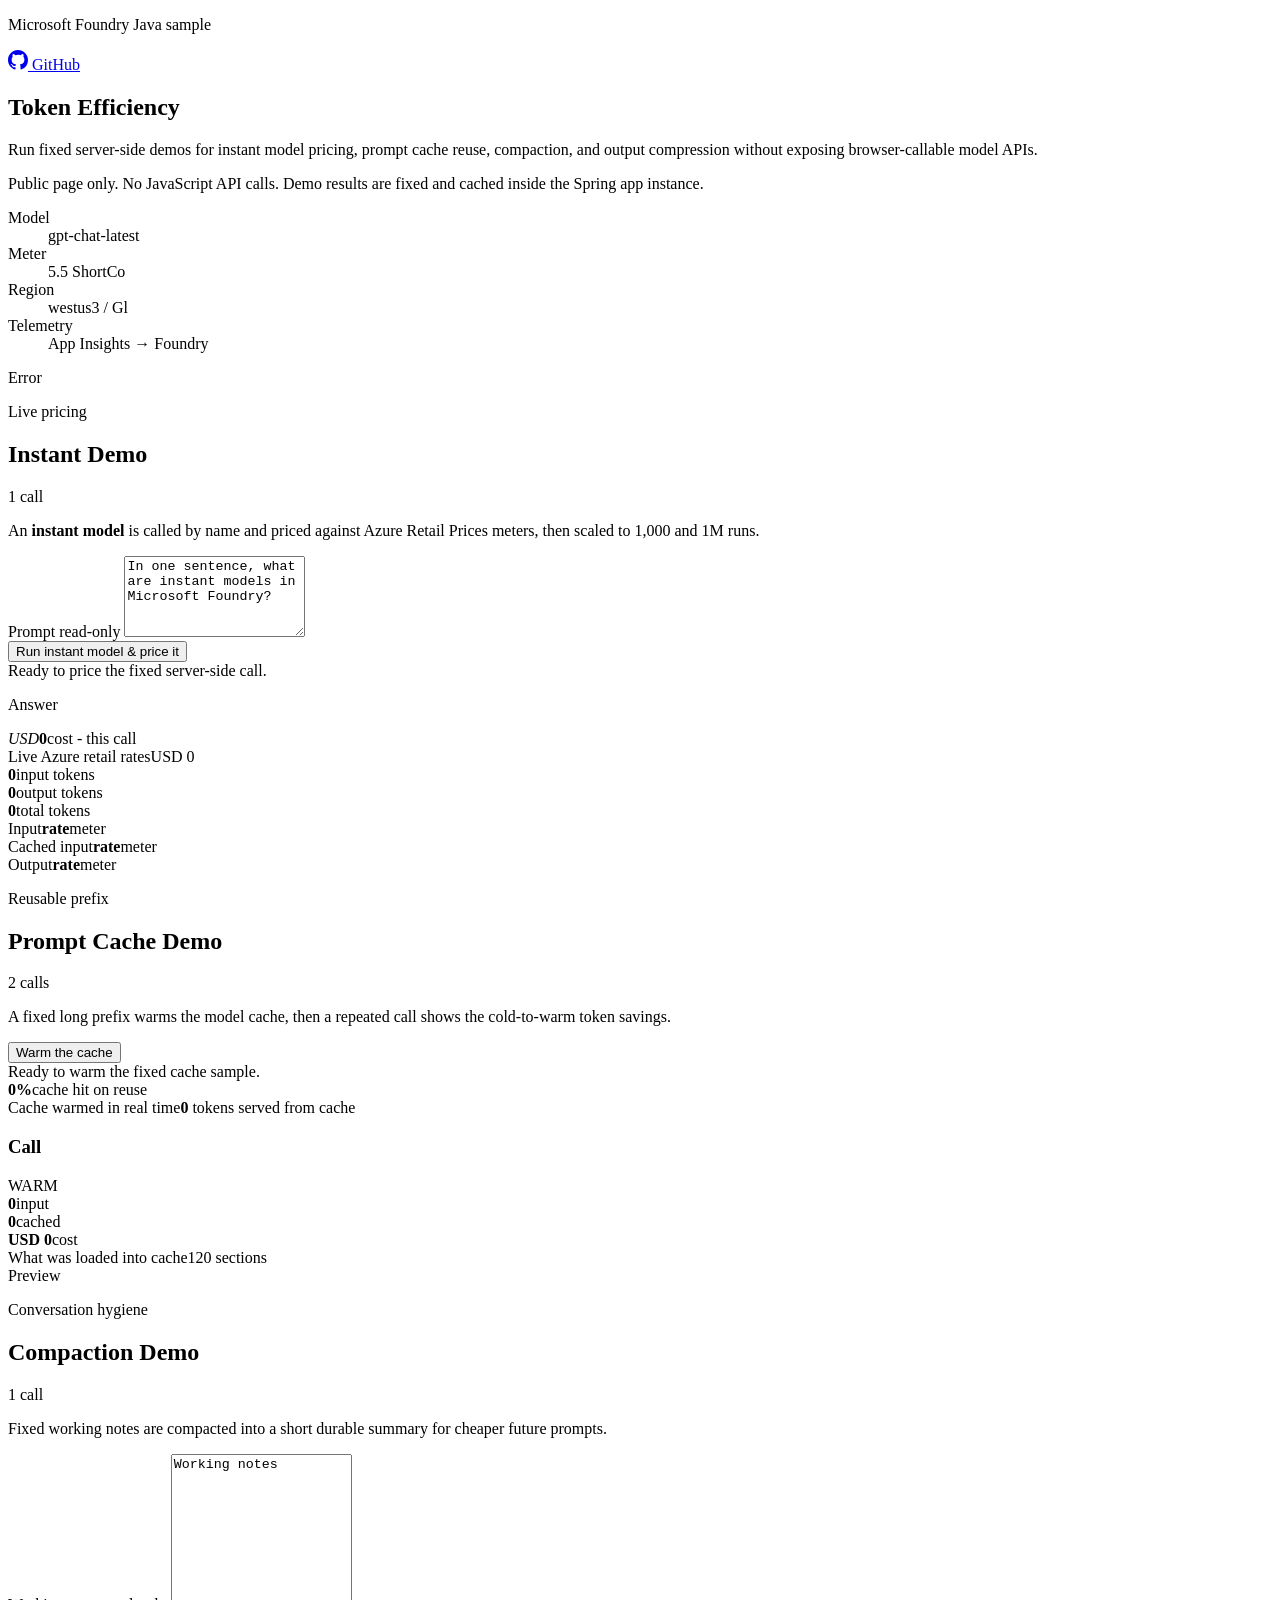
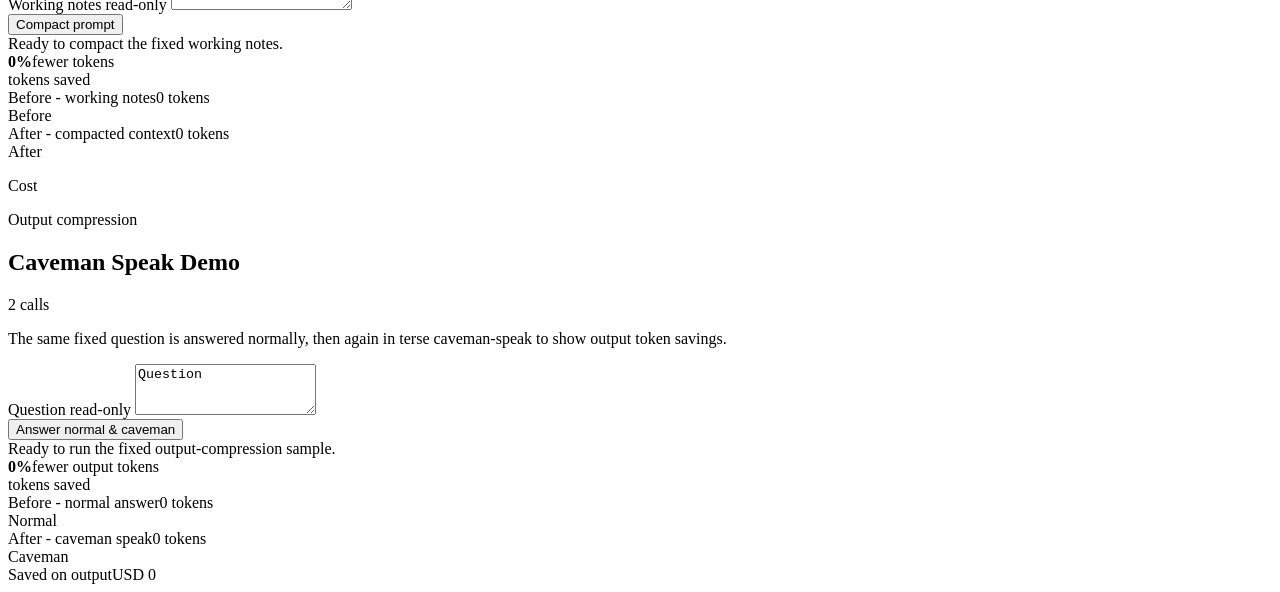
==== src/main/resources/templates/index.html @ 5442bdc2 "Refactor web interface: remove static HTML, add Thymeleaf template for server-side rendering, and en" ====
<!doctype html>
<html lang="en" xmlns:th="http://www.thymeleaf.org">
<head>
    <meta charset="utf-8">
    <meta name="viewport" content="width=device-width, initial-scale=1">
    <title>Token Efficiency</title>
    <link rel="stylesheet" th:href="@{/styles.css(v='20260708-server-rendered')}">
</head>
<body>
    <main class="shell">
        <section class="intro" aria-labelledby="page-title">
            <div>
                <div class="intro-top">
                    <p class="eyebrow">Microsoft Foundry Java sample</p>
                    <a class="github-link" href="https://github.com/roryp/instantmodels" target="_blank" rel="noopener noreferrer" aria-label="View source on GitHub (opens in a new tab)" title="View source on GitHub">
                        <svg viewBox="0 0 16 16" width="20" height="20" aria-hidden="true" focusable="false" fill="currentColor">
                            <path d="M8 0C3.58 0 0 3.58 0 8c0 3.54 2.29 6.53 5.47 7.59.4.07.55-.17.55-.38 0-.19-.01-.82-.01-1.49-2.01.37-2.53-.49-2.69-.94-.09-.23-.48-.94-.82-1.13-.28-.15-.68-.52-.01-.53.63-.01 1.08.58 1.23.82.72 1.21 1.87.87 2.33.66.07-.52.28-.87.51-1.07-1.78-.2-3.64-.89-3.64-3.95 0-.87.31-1.59.82-2.15-.08-.2-.36-1.02.08-2.12 0 0 .67-.21 2.2.82a7.65 7.65 0 0 1 2-.27c.68 0 1.36.09 2 .27 1.53-1.04 2.2-.82 2.2-.82.44 1.1.16 1.92.08 2.12.51.56.82 1.27.82 2.15 0 3.07-1.87 3.75-3.65 3.95.29.25.54.73.54 1.48 0 1.07-.01 1.93-.01 2.2 0 .21.15.46.55.38A8.013 8.013 0 0 0 16 8c0-4.42-3.58-8-8-8z"></path>
                        </svg>
                        <span>GitHub</span>
                    </a>
                </div>
                <h1 id="page-title">Token Efficiency</h1>
                <p class="lede">Run fixed server-side demos for instant model pricing, prompt cache reuse, compaction, and output compression without exposing browser-callable model APIs.</p>
                <p class="security-note">Public page only. No JavaScript API calls. Demo results are fixed and cached inside the Spring app instance.</p>
            </div>
            <dl class="config-strip" aria-label="Runtime configuration">
                <div><dt>Model</dt><dd th:text="${modelValue}">gpt-chat-latest</dd></div>
                <div><dt>Meter</dt><dd th:text="${meterValue}">5.5 ShortCo</dd></div>
                <div><dt>Region</dt><dd th:text="${regionValue}">westus3 / Gl</dd></div>
                <div><dt>Telemetry</dt><dd>App Insights &rarr; Foundry</dd></div>
            </dl>
        </section>

        <section class="result error global-error" th:if="${error != null}" th:text="${error}">Error</section>

        <section class="workspace" aria-label="Demo controls and output">
            <article class="panel instant-panel">
                <div class="panel-heading">
                    <div>
                        <p class="eyebrow">Live pricing</p>
                        <h2>Instant Demo</h2>
                    </div>
                    <span class="chip">1 call</span>
                </div>
                <p class="panel-copy">An <strong>instant model</strong> is called by name and priced against Azure Retail Prices meters, then scaled to 1,000 and 1M runs.</p>
                <label for="promptBox">Prompt <span class="field-lock" title="This prompt is fixed and cannot be edited">read-only</span></label>
                <textarea id="promptBox" rows="5" readonly aria-readonly="true" th:text="${instantPrompt}">In one sentence, what are instant models in Microsoft Foundry?</textarea>
                <form class="action-form" method="post" th:action="@{/}">
                    <input type="hidden" name="demo" value="instant">
                    <button class="action action-primary" type="submit">Run instant model &amp; price it</button>
                </form>
                <div class="result empty" th:if="${instant == null}">Ready to price the fixed server-side call.</div>
                <div class="result" th:if="${instant != null}">
                    <p class="answer" th:text="${instant.response}">Answer</p>
                    <div class="price-headline">
                        <div class="price-figure"><em th:text="${instant.cost.currencyCode}">USD</em><strong th:text="${instant.cost.total}">0</strong><span>cost - this call</span></div>
                        <div class="price-meta"><span class="price-live"><span class="live-dot"></span>Live Azure retail rates</span><span class="price-scale" th:text="${instant.cost.currencyCode + ' ' + instant.cost.total}">USD 0</span></div>
                    </div>
                    <div class="metrics">
                        <div class="metric"><strong th:text="${instant.usage.inputTokens}">0</strong><span>input tokens</span></div>
                        <div class="metric"><strong th:text="${instant.usage.outputTokens}">0</strong><span>output tokens</span></div>
                        <div class="metric"><strong th:text="${instant.usage.totalTokens}">0</strong><span>total tokens</span></div>
                    </div>
                    <div class="rate-cards">
                        <div class="rate-card rate-mid"><span class="rate-label">Input</span><strong class="rate-value" th:text="${instant.pricing.inputRate}">rate</strong><span class="rate-meter" th:text="${instant.pricing.inputMeter}">meter</span></div>
                        <div class="rate-card rate-cheap"><span class="rate-label">Cached input</span><strong class="rate-value" th:text="${instant.pricing.cachedInputRate}">rate</strong><span class="rate-meter" th:text="${instant.pricing.cachedInputMeter}">meter</span></div>
                        <div class="rate-card rate-hot"><span class="rate-label">Output</span><strong class="rate-value" th:text="${instant.pricing.outputRate}">rate</strong><span class="rate-meter" th:text="${instant.pricing.outputMeter}">meter</span></div>
                    </div>
                </div>
            </article>

            <article class="panel cache-panel">
                <div class="panel-heading"><div><p class="eyebrow">Reusable prefix</p><h2>Prompt Cache Demo</h2></div><span class="chip">2 calls</span></div>
                <p class="panel-copy">A fixed long prefix warms the model cache, then a repeated call shows the cold-to-warm token savings.</p>
                <form class="action-form" method="post" th:action="@{/}">
                    <input type="hidden" name="demo" value="cache">
                    <button class="action action-secondary" type="submit">Warm the cache</button>
                </form>
                <div class="result empty" th:if="${cache == null}">Ready to warm the fixed cache sample.</div>
                <div class="result" th:if="${cache != null}">
                    <div class="cache-headline">
                        <div class="cache-figure"><strong th:text="${#numbers.formatDecimal(cache.calls[1].cache.cacheHitRate, 1, 2) + '%'}">0%</strong><span>cache hit on reuse</span></div>
                        <div class="cache-headline-meta"><span class="cache-live"><span class="live-dot warm"></span>Cache warmed in real time</span><span class="cache-saved"><strong th:text="${cache.calls[1].cache.cachedInputTokens}">0</strong> tokens served from cache</span></div>
                    </div>
                    <div class="cache-compare">
                        <section class="cache-call" th:each="call, callState : ${cache.calls}" th:classappend="${callState.index == 0} ? ' cache-call-cold' : ' cache-call-warm'">
                            <div class="cache-call-head"><h3 th:text="${call.label}">Call</h3><span class="temp-badge" th:classappend="${callState.index == 0} ? ' temp-cold' : ' temp-warm'" th:text="${callState.index == 0} ? 'COLD' : 'WARM'">WARM</span></div>
                            <div class="cache-call-metrics">
                                <div><strong th:text="${call.usage.inputTokens}">0</strong><span>input</span></div>
                                <div><strong th:text="${call.cache.cachedInputTokens}">0</strong><span>cached</span></div>
                                <div><strong th:text="${call.cost.currencyCode + ' ' + call.cost.total}">USD 0</strong><span>cost</span></div>
                            </div>
                        </section>
                    </div>
                    <div class="cache-loaded"><div class="cache-loaded-head"><span class="cache-loaded-title">What was loaded into cache</span><span class="cache-loaded-meta" th:text="${cache.referenceSections + ' stable sections - ' + cache.promptCharacters + ' characters'}">120 sections</span></div><div class="cache-preview" th:text="${cache.promptPreview}">Preview</div></div>
                </div>
            </article>

            <article class="panel compact-panel">
                <div class="panel-heading"><div><p class="eyebrow">Conversation hygiene</p><h2>Compaction Demo</h2></div><span class="chip">1 call</span></div>
                <p class="panel-copy">Fixed working notes are compacted into a short durable summary for cheaper future prompts.</p>
                <label for="compactPromptBox">Working notes <span class="field-lock" title="These notes are a fixed sample and cannot be edited">read-only</span></label>
                <textarea id="compactPromptBox" rows="10" readonly aria-readonly="true" th:text="${compactPrompt}">Working notes</textarea>
                <form class="action-form" method="post" th:action="@{/}">
                    <input type="hidden" name="demo" value="compact">
                    <button class="action action-tertiary" type="submit">Compact prompt</button>
                </form>
                <div class="result empty" th:if="${compact == null}">Ready to compact the fixed working notes.</div>
                <div class="result" th:if="${compact != null}">
                    <div class="compaction-headline"><div class="headline-figure"><strong th:text="${#numbers.formatDecimal(compact.compaction.tokenReductionRate, 1, 0) + '%'}">0%</strong><span>fewer tokens</span></div><div class="headline-meta"><span class="headline-saved" th:text="${compact.compaction.tokensSaved + ' tokens reclaimed on every future reuse'}">tokens saved</span></div></div>
                    <div class="compaction-columns">
                        <div class="text-col text-before"><div class="text-col-head"><span class="text-col-label">Before - working notes</span><span class="text-col-count" th:text="${compact.compaction.sourceTokens + ' tokens'}">0 tokens</span></div><div class="text-body" th:text="${compact.prompt}">Before</div></div>
                        <div class="text-col text-after"><div class="text-col-head"><span class="text-col-label">After - compacted context</span><span class="text-col-count" th:text="${compact.compaction.compactedTokens + ' tokens'}">0 tokens</span></div><div class="text-body" th:text="${compact.compactedPrompt}">After</div></div>
                    </div>
                    <p class="fine-print" th:text="${'Estimated compaction cost: ' + compact.cost.currencyCode + ' ' + compact.cost.total}">Cost</p>
                </div>
            </article>

            <article class="panel caveman-panel">
                <div class="panel-heading"><div><p class="eyebrow">Output compression</p><h2>Caveman Speak Demo</h2></div><span class="chip">2 calls</span></div>
                <p class="panel-copy">The same fixed question is answered normally, then again in terse caveman-speak to show output token savings.</p>
                <label for="cavemanPromptBox">Question <span class="field-lock" title="This question is fixed and cannot be edited">read-only</span></label>
                <textarea id="cavemanPromptBox" rows="3" readonly aria-readonly="true" th:text="${cavemanPrompt}">Question</textarea>
                <form class="action-form" method="post" th:action="@{/}">
                    <input type="hidden" name="demo" value="caveman">
                    <button class="action action-caveman" type="submit">Answer normal &amp; caveman</button>
                </form>
                <div class="result empty" th:if="${caveman == null}">Ready to run the fixed output-compression sample.</div>
                <div class="result" th:if="${caveman != null}">
                    <div class="compaction-headline caveman-headline"><div class="headline-figure"><strong th:text="${#numbers.formatDecimal(caveman.caveman.tokenReductionRate, 1, 0) + '%'}">0%</strong><span>fewer output tokens</span></div><div class="headline-meta"><span class="headline-saved" th:text="${caveman.caveman.tokensSaved + ' output tokens dropped - same technical answer'}">tokens saved</span></div></div>
                    <div class="caveman-columns">
                        <div class="text-col text-before"><div class="text-col-head"><span class="text-col-label">Before - normal answer</span><span class="text-col-count" th:text="${caveman.caveman.normalOutputTokens + ' output tokens'}">0 tokens</span></div><div class="text-body" th:text="${caveman.normalResponse}">Normal</div></div>
                        <div class="text-col text-after"><div class="text-col-head"><span class="text-col-label">After - caveman speak</span><span class="text-col-count" th:text="${caveman.caveman.cavemanOutputTokens + ' output tokens'}">0 tokens</span></div><div class="text-body" th:text="${caveman.cavemanResponse}">Caveman</div></div>
                    </div>
                    <div class="cache-savings"><span class="cache-savings-label">Saved on output</span><span class="cache-savings-value" th:text="${caveman.pricing.currencyCode + ' ' + caveman.outputCostSaved}">USD 0</span></div>
                </div>
            </article>
        </section>
    </main>
</body>
</html>
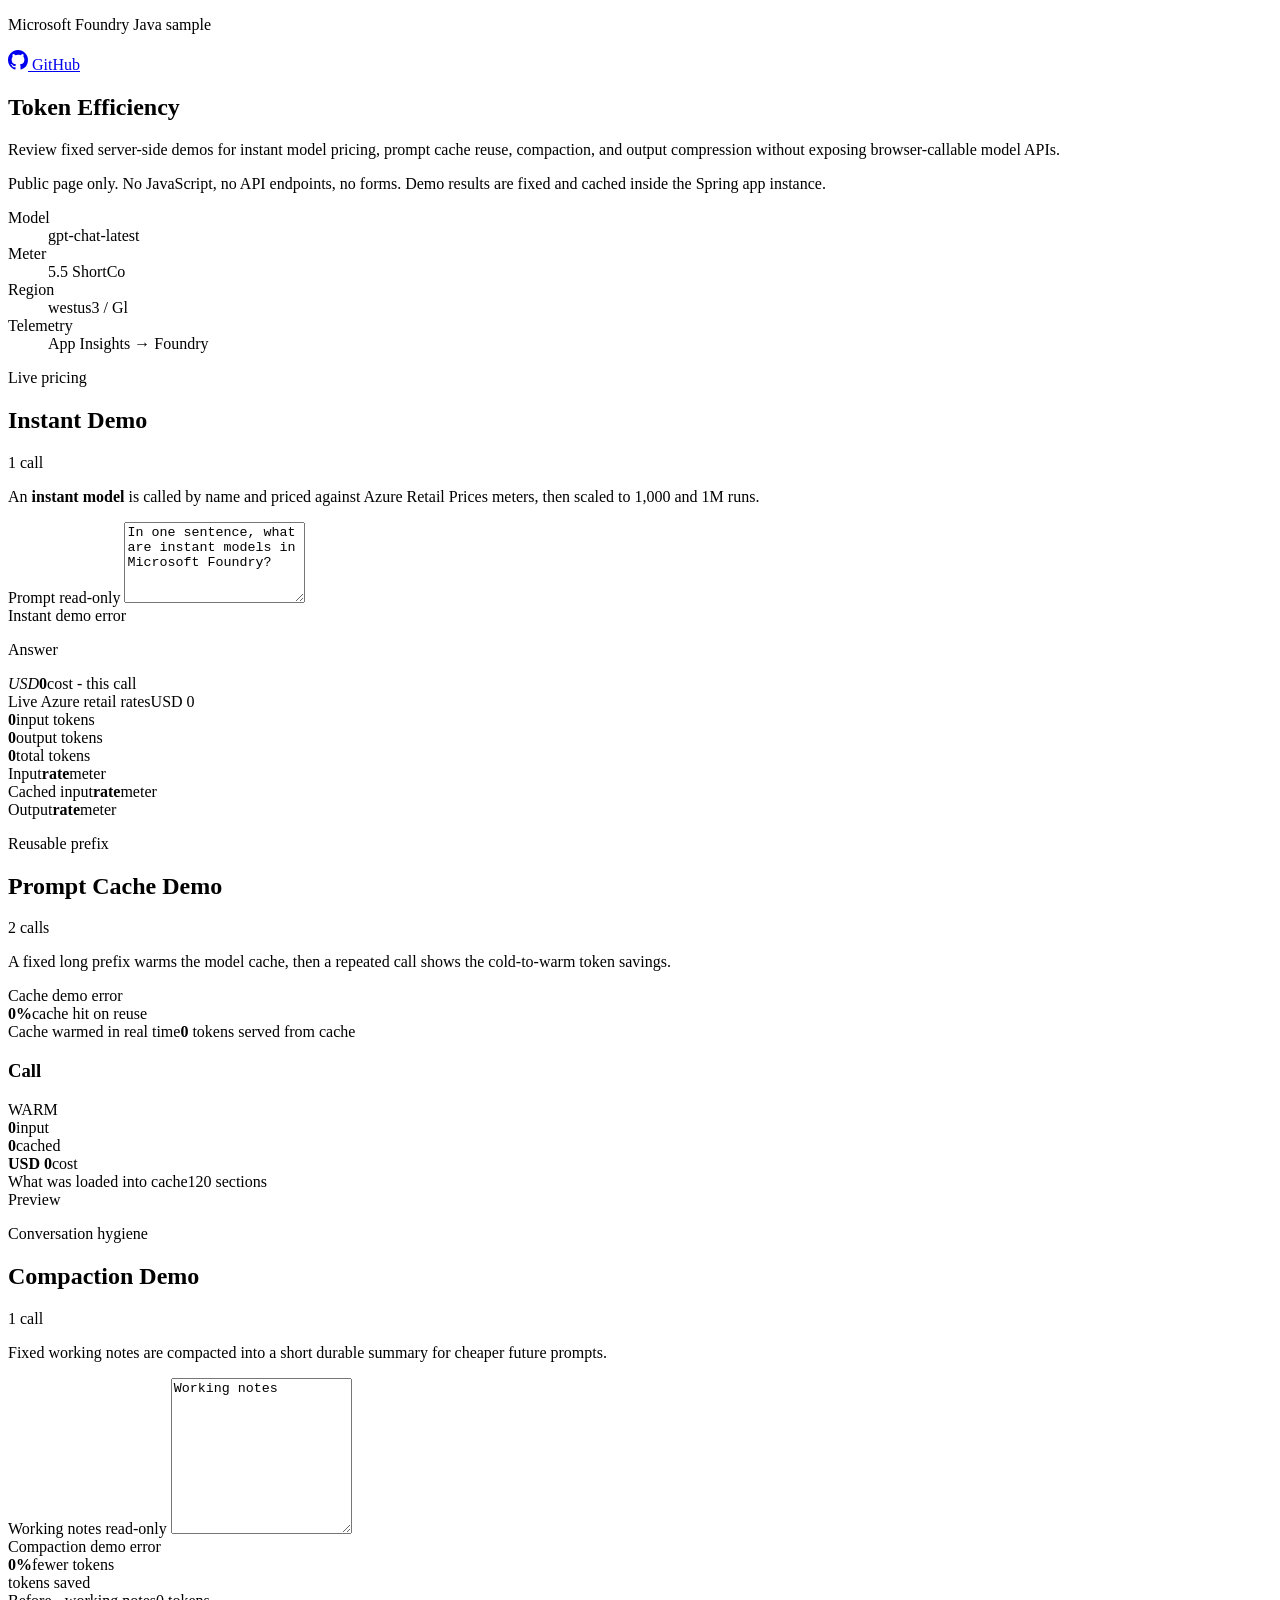
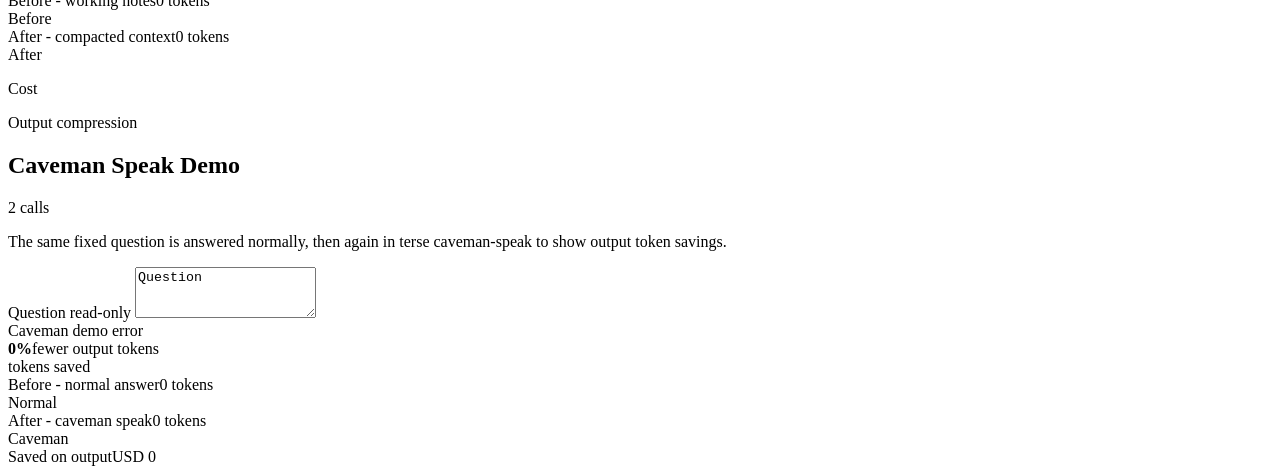
==== commit 67555abf: "feat: update demo interface to remove POST actions and enhance error handling for fixed server-side " ====
--- a/src/main/resources/templates/index.html
+++ b/src/main/resources/templates/index.html
@@ -20,8 +20,8 @@
                     </a>
                 </div>
                 <h1 id="page-title">Token Efficiency</h1>
-                <p class="lede">Run fixed server-side demos for instant model pricing, prompt cache reuse, compaction, and output compression without exposing browser-callable model APIs.</p>
-                <p class="security-note">Public page only. No JavaScript API calls. Demo results are fixed and cached inside the Spring app instance.</p>
+                <p class="lede">Review fixed server-side demos for instant model pricing, prompt cache reuse, compaction, and output compression without exposing browser-callable model APIs.</p>
+                <p class="security-note">Public page only. No JavaScript, no API endpoints, no forms. Demo results are fixed and cached inside the Spring app instance.</p>
             </div>
             <dl class="config-strip" aria-label="Runtime configuration">
                 <div><dt>Model</dt><dd th:text="${modelValue}">gpt-chat-latest</dd></div>
@@ -31,9 +31,7 @@
             </dl>
         </section>
 
-        <section class="result error global-error" th:if="${error != null}" th:text="${error}">Error</section>
-
-        <section class="workspace" aria-label="Demo controls and output">
+        <section class="workspace" aria-label="Demo output">
             <article class="panel instant-panel">
                 <div class="panel-heading">
                     <div>
@@ -45,11 +43,7 @@
                 <p class="panel-copy">An <strong>instant model</strong> is called by name and priced against Azure Retail Prices meters, then scaled to 1,000 and 1M runs.</p>
                 <label for="promptBox">Prompt <span class="field-lock" title="This prompt is fixed and cannot be edited">read-only</span></label>
                 <textarea id="promptBox" rows="5" readonly aria-readonly="true" th:text="${instantPrompt}">In one sentence, what are instant models in Microsoft Foundry?</textarea>
-                <form class="action-form" method="post" th:action="@{/}">
-                    <input type="hidden" name="demo" value="instant">
-                    <button class="action action-primary" type="submit">Run instant model &amp; price it</button>
-                </form>
-                <div class="result empty" th:if="${instant == null}">Ready to price the fixed server-side call.</div>
+                <div class="result error" th:if="${instantError != null}" th:text="${instantError}">Instant demo error</div>
                 <div class="result" th:if="${instant != null}">
                     <p class="answer" th:text="${instant.response}">Answer</p>
                     <div class="price-headline">
@@ -72,11 +66,7 @@
             <article class="panel cache-panel">
                 <div class="panel-heading"><div><p class="eyebrow">Reusable prefix</p><h2>Prompt Cache Demo</h2></div><span class="chip">2 calls</span></div>
                 <p class="panel-copy">A fixed long prefix warms the model cache, then a repeated call shows the cold-to-warm token savings.</p>
-                <form class="action-form" method="post" th:action="@{/}">
-                    <input type="hidden" name="demo" value="cache">
-                    <button class="action action-secondary" type="submit">Warm the cache</button>
-                </form>
-                <div class="result empty" th:if="${cache == null}">Ready to warm the fixed cache sample.</div>
+                <div class="result error" th:if="${cacheError != null}" th:text="${cacheError}">Cache demo error</div>
                 <div class="result" th:if="${cache != null}">
                     <div class="cache-headline">
                         <div class="cache-figure"><strong th:text="${#numbers.formatDecimal(cache.calls[1].cache.cacheHitRate, 1, 2) + '%'}">0%</strong><span>cache hit on reuse</span></div>
@@ -101,11 +91,7 @@
                 <p class="panel-copy">Fixed working notes are compacted into a short durable summary for cheaper future prompts.</p>
                 <label for="compactPromptBox">Working notes <span class="field-lock" title="These notes are a fixed sample and cannot be edited">read-only</span></label>
                 <textarea id="compactPromptBox" rows="10" readonly aria-readonly="true" th:text="${compactPrompt}">Working notes</textarea>
-                <form class="action-form" method="post" th:action="@{/}">
-                    <input type="hidden" name="demo" value="compact">
-                    <button class="action action-tertiary" type="submit">Compact prompt</button>
-                </form>
-                <div class="result empty" th:if="${compact == null}">Ready to compact the fixed working notes.</div>
+                <div class="result error" th:if="${compactError != null}" th:text="${compactError}">Compaction demo error</div>
                 <div class="result" th:if="${compact != null}">
                     <div class="compaction-headline"><div class="headline-figure"><strong th:text="${#numbers.formatDecimal(compact.compaction.tokenReductionRate, 1, 0) + '%'}">0%</strong><span>fewer tokens</span></div><div class="headline-meta"><span class="headline-saved" th:text="${compact.compaction.tokensSaved + ' tokens reclaimed on every future reuse'}">tokens saved</span></div></div>
                     <div class="compaction-columns">
@@ -121,11 +107,7 @@
                 <p class="panel-copy">The same fixed question is answered normally, then again in terse caveman-speak to show output token savings.</p>
                 <label for="cavemanPromptBox">Question <span class="field-lock" title="This question is fixed and cannot be edited">read-only</span></label>
                 <textarea id="cavemanPromptBox" rows="3" readonly aria-readonly="true" th:text="${cavemanPrompt}">Question</textarea>
-                <form class="action-form" method="post" th:action="@{/}">
-                    <input type="hidden" name="demo" value="caveman">
-                    <button class="action action-caveman" type="submit">Answer normal &amp; caveman</button>
-                </form>
-                <div class="result empty" th:if="${caveman == null}">Ready to run the fixed output-compression sample.</div>
+                <div class="result error" th:if="${cavemanError != null}" th:text="${cavemanError}">Caveman demo error</div>
                 <div class="result" th:if="${caveman != null}">
                     <div class="compaction-headline caveman-headline"><div class="headline-figure"><strong th:text="${#numbers.formatDecimal(caveman.caveman.tokenReductionRate, 1, 0) + '%'}">0%</strong><span>fewer output tokens</span></div><div class="headline-meta"><span class="headline-saved" th:text="${caveman.caveman.tokensSaved + ' output tokens dropped - same technical answer'}">tokens saved</span></div></div>
                     <div class="caveman-columns">
